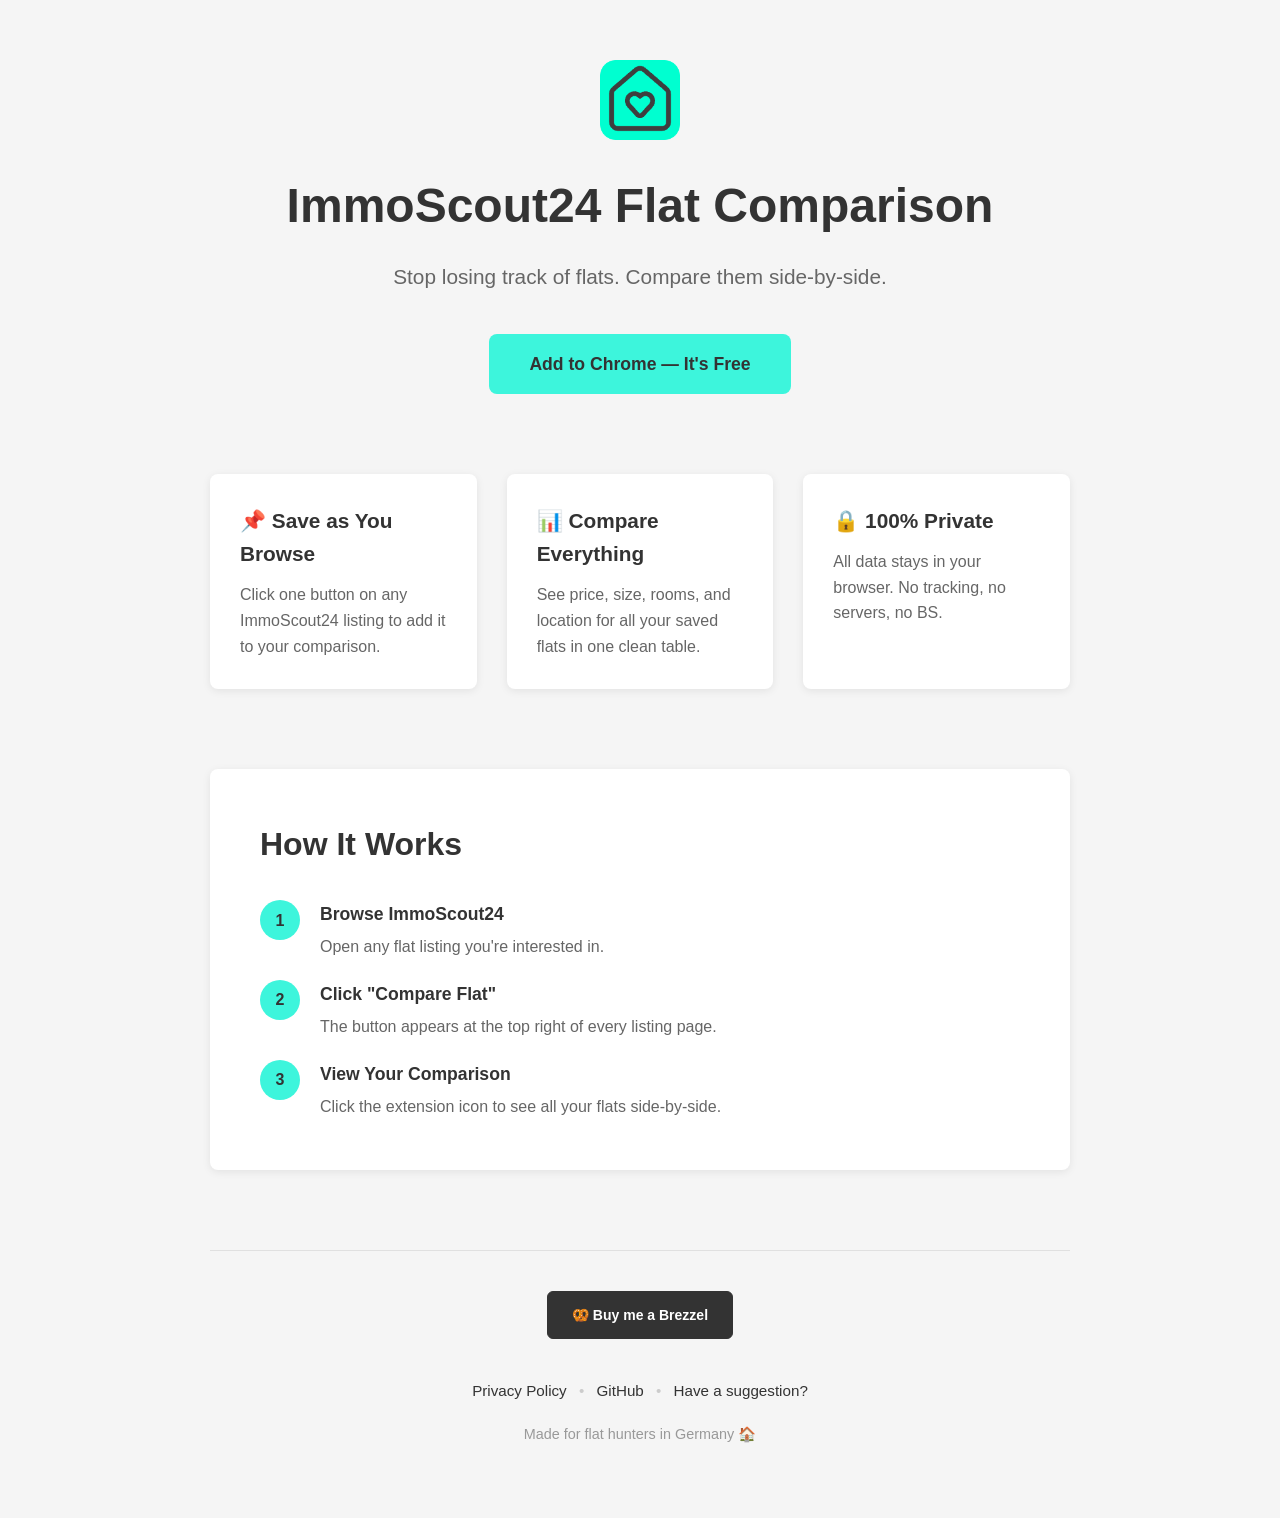
==== index.html @ 3460a3b6 "v1" ====
<!DOCTYPE html>
<html lang="en">
<head>
    <meta charset="UTF-8">
    <meta name="viewport" content="width=device-width, initial-scale=1.0">
    <title>ImmoScout24 Flat Comparison - Chrome Extension</title>
    <link rel="stylesheet" href="style.css">
    <link rel="icon" type="image/x-icon" href="favicon/favicon.ico">
    <link rel="icon" type="image/png" sizes="32x32" href="favicon/favicon-32x32.png">
    <link rel="icon" type="image/png" sizes="16x16" href="favicon/favicon-16x16.png">
    <link rel="apple-touch-icon" sizes="180x180" href="favicon/apple-touch-icon.png">
</head>
<body>
    <div class="container">
        <header>
            <img src="icons/icon128.png" alt="Logo" class="logo">
            <h1>ImmoScout24 Flat Comparison</h1>
            <p class="tagline">Stop losing track of flats. Compare them side-by-side.</p>
            <a href="https://chrome.google.com/webstore/detail/YOUR_EXTENSION_ID" class="cta">Add to Chrome — It's Free</a>
        </header>

        <section class="features">
            <div class="feature">
                <h3>📌 Save as You Browse</h3>
                <p>Click one button on any ImmoScout24 listing to add it to your comparison.</p>
            </div>
            <div class="feature">
                <h3>📊 Compare Everything</h3>
                <p>See price, size, rooms, and location for all your saved flats in one clean table.</p>
            </div>
            <div class="feature">
                <h3>🔒 100% Private</h3>
                <p>All data stays in your browser. No tracking, no servers, no BS.</p>
            </div>
        </section>

        <section class="how-it-works">
            <h2>How It Works</h2>
            <div class="steps">
                <div class="step">
                    <div class="step-number">1</div>
                    <div class="step-content">
                        <h3>Browse ImmoScout24</h3>
                        <p>Open any flat listing you're interested in.</p>
                    </div>
                </div>
                <div class="step">
                    <div class="step-number">2</div>
                    <div class="step-content">
                        <h3>Click "Compare Flat"</h3>
                        <p>The button appears at the top right of every listing page.</p>
                    </div>
                </div>
                <div class="step">
                    <div class="step-number">3</div>
                    <div class="step-content">
                        <h3>View Your Comparison</h3>
                        <p>Click the extension icon to see all your flats side-by-side.</p>
                    </div>
                </div>
            </div>
        </section>

        <footer>
            <a href="https://buymeacoffee.com/yassinbuilds" target="_blank" class="brezzel-btn">🥨 Buy me a Brezzel</a>
            <div class="footer-links">
                <a href="privacy.html">Privacy Policy</a>
                <span>•</span>
                <a href="https://github.com/yourusername/immoscout-flat-comparison">GitHub</a>
                <span>•</span>
                <a href="https://github.com/yourusername/immoscout-flat-comparison/issues">Have a suggestion?</a>
            </div>
            <p class="footer-note">Made for flat hunters in Germany 🏠</p>
        </footer>
    </div>
</body>
</html>
---- style.css ----
* {
    margin: 0;
    padding: 0;
    box-sizing: border-box;
}

body {
    font-family: -apple-system, BlinkMacSystemFont, "Segoe UI", sans-serif;
    line-height: 1.6;
    color: #333;
    background: #f5f5f5;
}

.container {
    max-width: 900px;
    margin: 0 auto;
    padding: 60px 20px;
}

header {
    text-align: center;
    margin-bottom: 80px;
}

.logo {
    width: 80px;
    height: 80px;
    margin-bottom: 20px;
}

h1 {
    font-size: 3rem;
    margin-bottom: 16px;
    font-weight: 600;
}

.tagline {
    font-size: 1.3rem;
    color: #666;
    margin-bottom: 40px;
}

.cta {
    display: inline-block;
    padding: 16px 40px;
    background: #3DF5DC;
    color: #333;
    text-decoration: none;
    border-radius: 8px;
    font-weight: 600;
    font-size: 1.1rem;
}

.cta:hover {
    background: #2de5cc;
    transform: translateY(-2px);
    box-shadow: 0 4px 12px rgba(61, 245, 220, 0.3);
}

.features {
    display: grid;
    grid-template-columns: repeat(auto-fit, minmax(250px, 1fr));
    gap: 30px;
    margin-bottom: 80px;
}

.feature {
    background: white;
    padding: 30px;
    border-radius: 8px;
    box-shadow: 0 2px 8px rgba(0,0,0,0.08);
}

.feature h3 {
    font-size: 1.3rem;
    margin-bottom: 12px;
    font-weight: 600;
}

.feature p {
    color: #666;
    font-size: 1rem;
}

.how-it-works {
    background: white;
    padding: 50px;
    border-radius: 8px;
    box-shadow: 0 2px 8px rgba(0,0,0,0.08);
    margin-bottom: 60px;
}

.how-it-works h2 {
    font-size: 2rem;
    margin-bottom: 30px;
    font-weight: 600;
}

.steps {
    display: grid;
    gap: 20px;
}

.step {
    display: flex;
    gap: 20px;
    align-items: start;
}

.step-number {
    background: #3DF5DC;
    color: #333;
    width: 40px;
    height: 40px;
    border-radius: 50%;
    display: flex;
    align-items: center;
    justify-content: center;
    font-weight: 600;
    flex-shrink: 0;
}

.step-content h3 {
    font-size: 1.1rem;
    margin-bottom: 6px;
    font-weight: 600;
}

.step-content p {
    color: #666;
}

footer {
    text-align: center;
    margin-top: 80px;
    padding-top: 40px;
    border-top: 1px solid #e0e0e0;
    color: #666;
}

.brezzel-btn {
    display: inline-block;
    padding: 12px 24px;
    background: #333;
    color: white;
    text-decoration: none;
    font-size: 14px;
    font-weight: 600;
    border-radius: 6px;
    margin-bottom: 20px;
    border: 1px solid #333;
}

.brezzel-btn:hover {
    background: #555;
    border-color: #555;
    color: white;
}

.footer-links {
    margin: 20px 0;
    font-size: 0.95rem;
}

.footer-links a {
    color: #333;
    text-decoration: none;
    font-weight: 500;
    margin: 0 8px;
}

.footer-links a:hover {
    color: #3DF5DC;
}

.footer-links span {
    color: #ccc;
}

.footer-note {
    margin-top: 16px;
    font-size: 0.9rem;
    color: #999;
}

footer p {
    margin: 12px 0;
}

footer a {
    color: #333;
    text-decoration: none;
    font-weight: 500;
}

footer a:hover {
    color: #3DF5DC;
}

.policy section {
    margin-bottom: 40px;
}

.policy ul {
    margin: 15px 0 15px 30px;
}

.policy li {
    margin: 8px 0;
}

.policy a {
    color: #333;
}
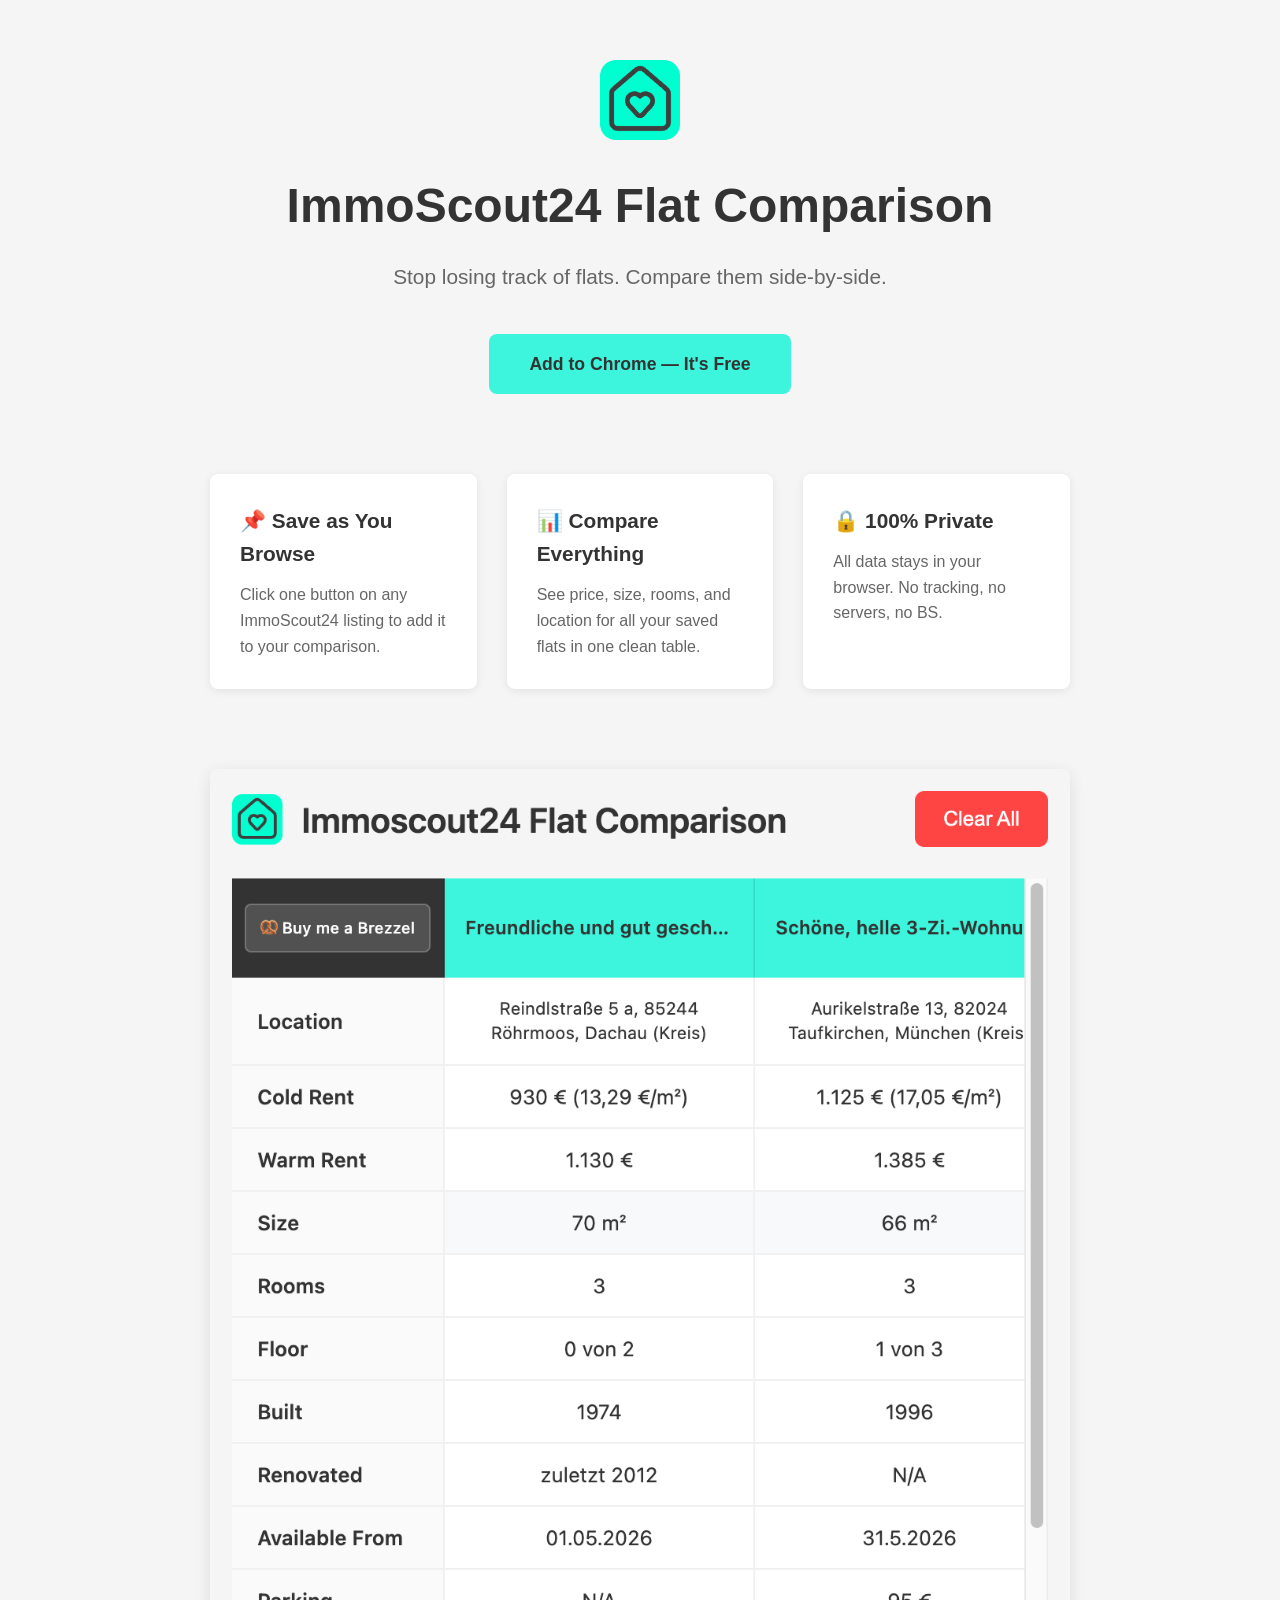
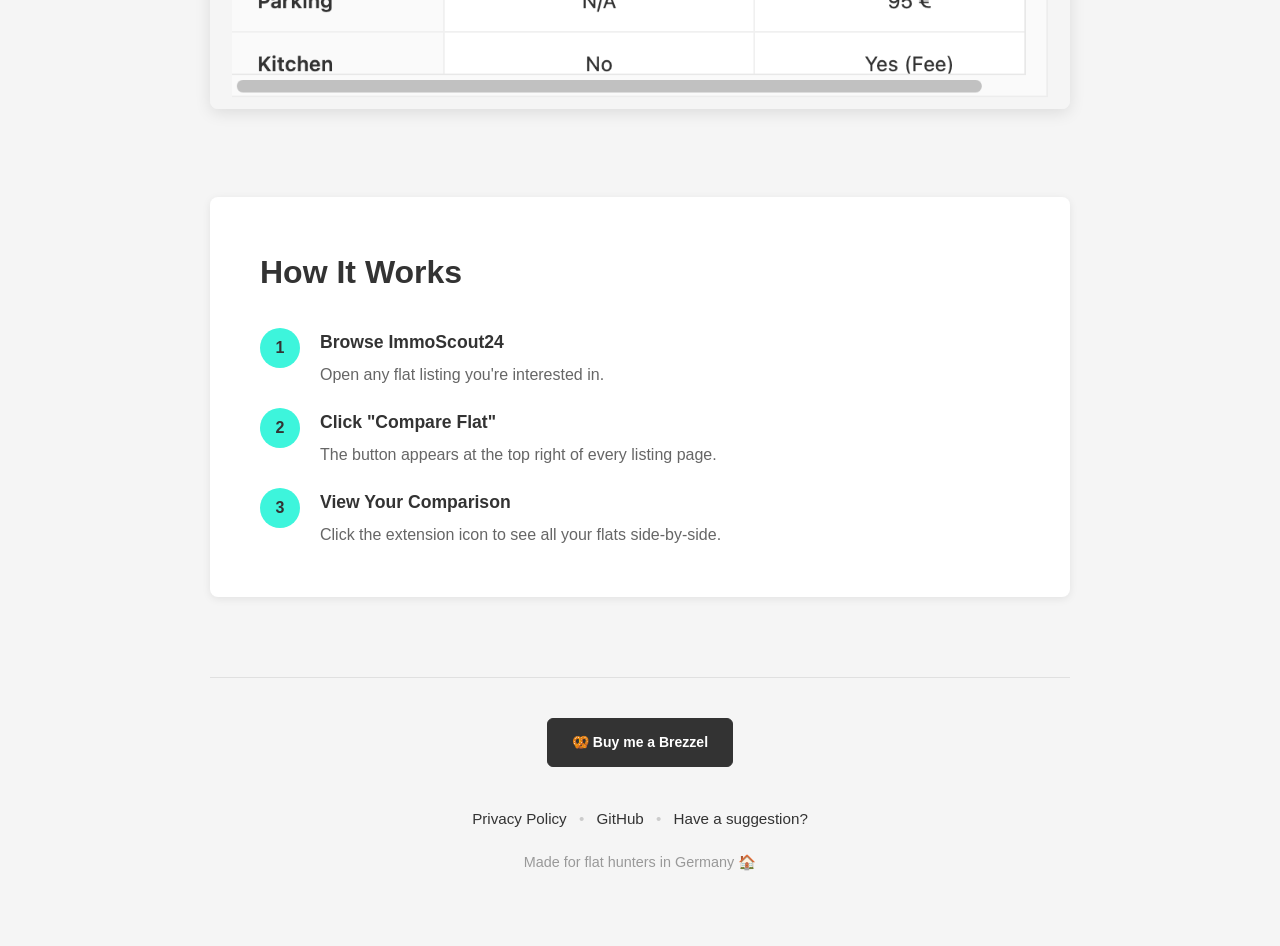
==== commit ef8d6417: "add screenshot to landign page" ====
--- a/index.html
+++ b/index.html
@@ -34,6 +34,10 @@
             </div>
         </section>
 
+        <section class="screenshot">
+            <img src="screenshot.png" alt="Extension Screenshot">
+        </section>
+
         <section class="how-it-works">
             <h2>How It Works</h2>
             <div class="steps">
@@ -66,9 +70,9 @@
             <div class="footer-links">
                 <a href="privacy.html">Privacy Policy</a>
                 <span>•</span>
-                <a href="https://github.com/yourusername/immoscout-flat-comparison">GitHub</a>
+                <a href="https://github.com/yassin-mokni/flatcomparison">GitHub</a>
                 <span>•</span>
-                <a href="https://github.com/yourusername/immoscout-flat-comparison/issues">Have a suggestion?</a>
+                <a href="https://github.com/yassin-mokni/flatcomparison/issues">Have a suggestion?</a>
             </div>
             <p class="footer-note">Made for flat hunters in Germany 🏠</p>
         </footer>
--- a/style.css
+++ b/style.css
@@ -80,6 +80,17 @@
 .feature p {
     color: #666;
     font-size: 1rem;
+}
+
+.screenshot {
+    text-align: center;
+    margin-bottom: 80px;
+}
+
+.screenshot img {
+    max-width: 100%;
+    border-radius: 8px;
+    box-shadow: 0 4px 16px rgba(0,0,0,0.1);
 }
 
 .how-it-works {
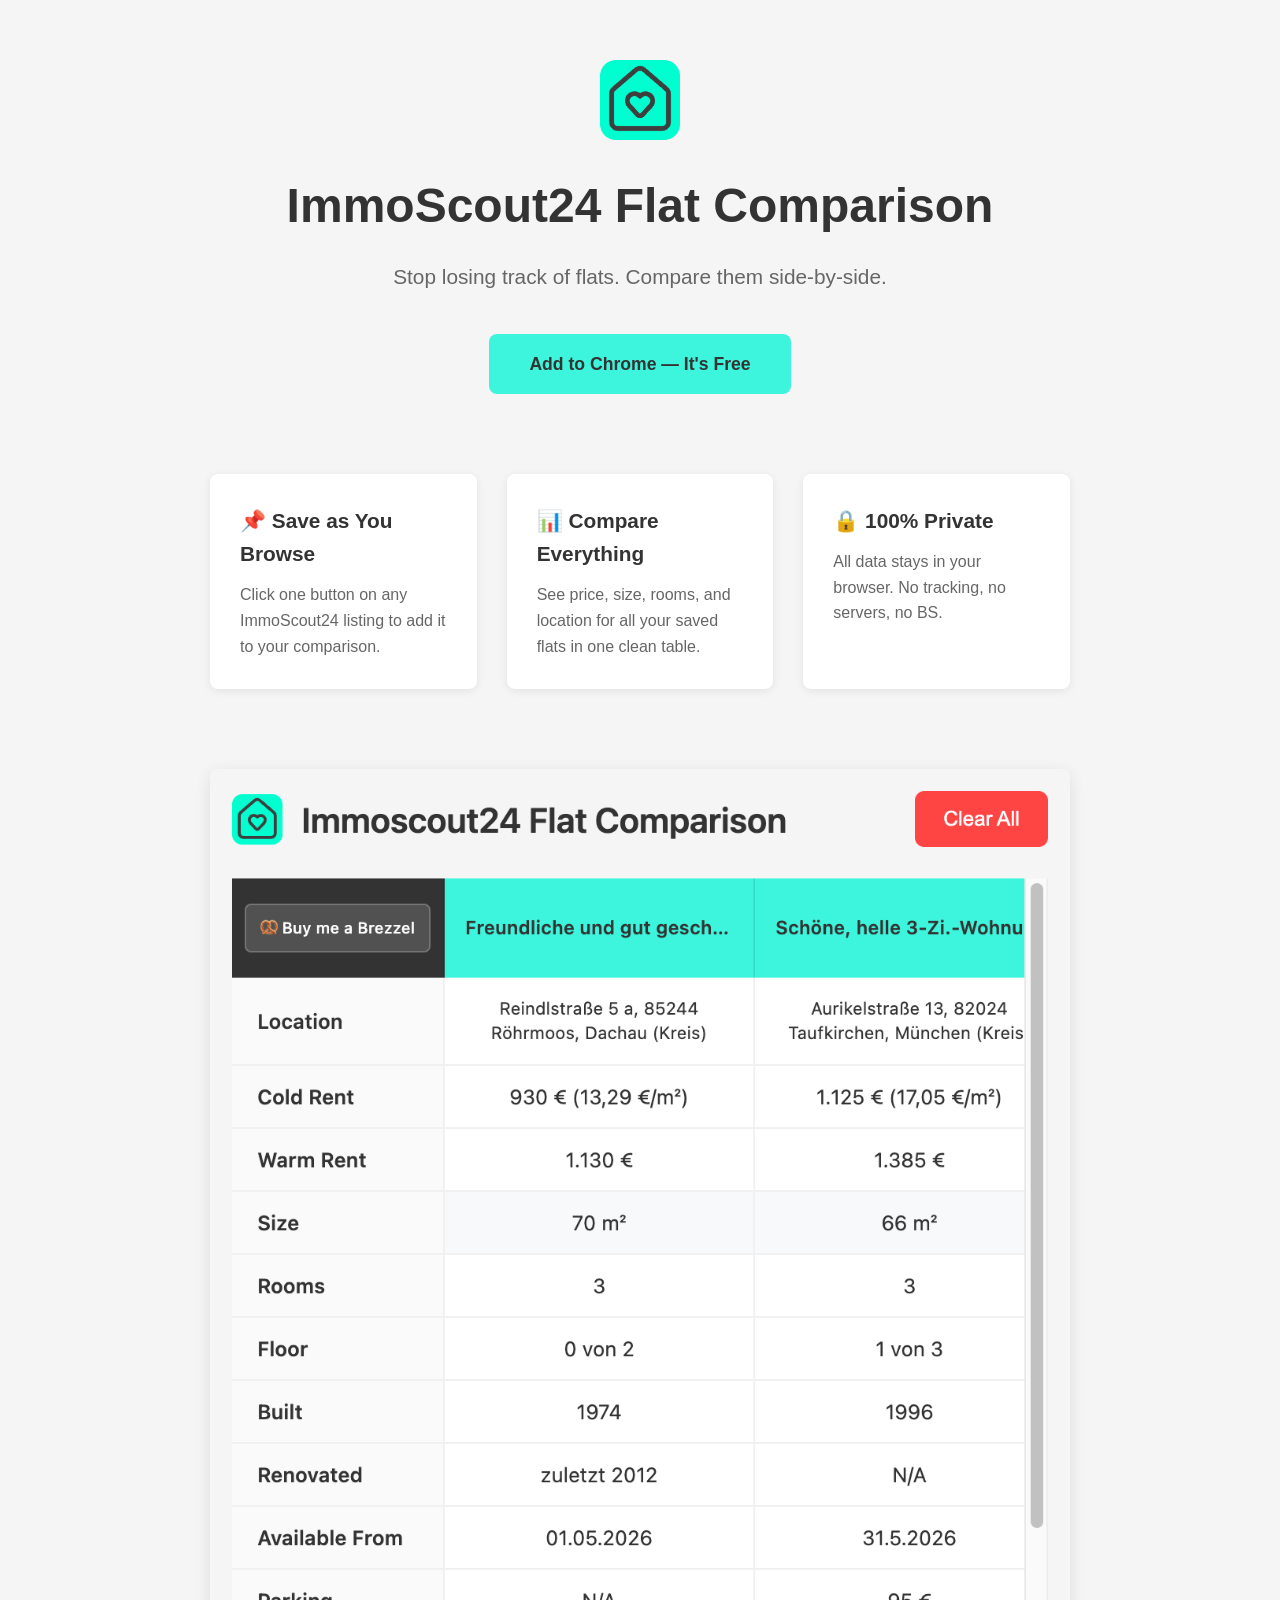
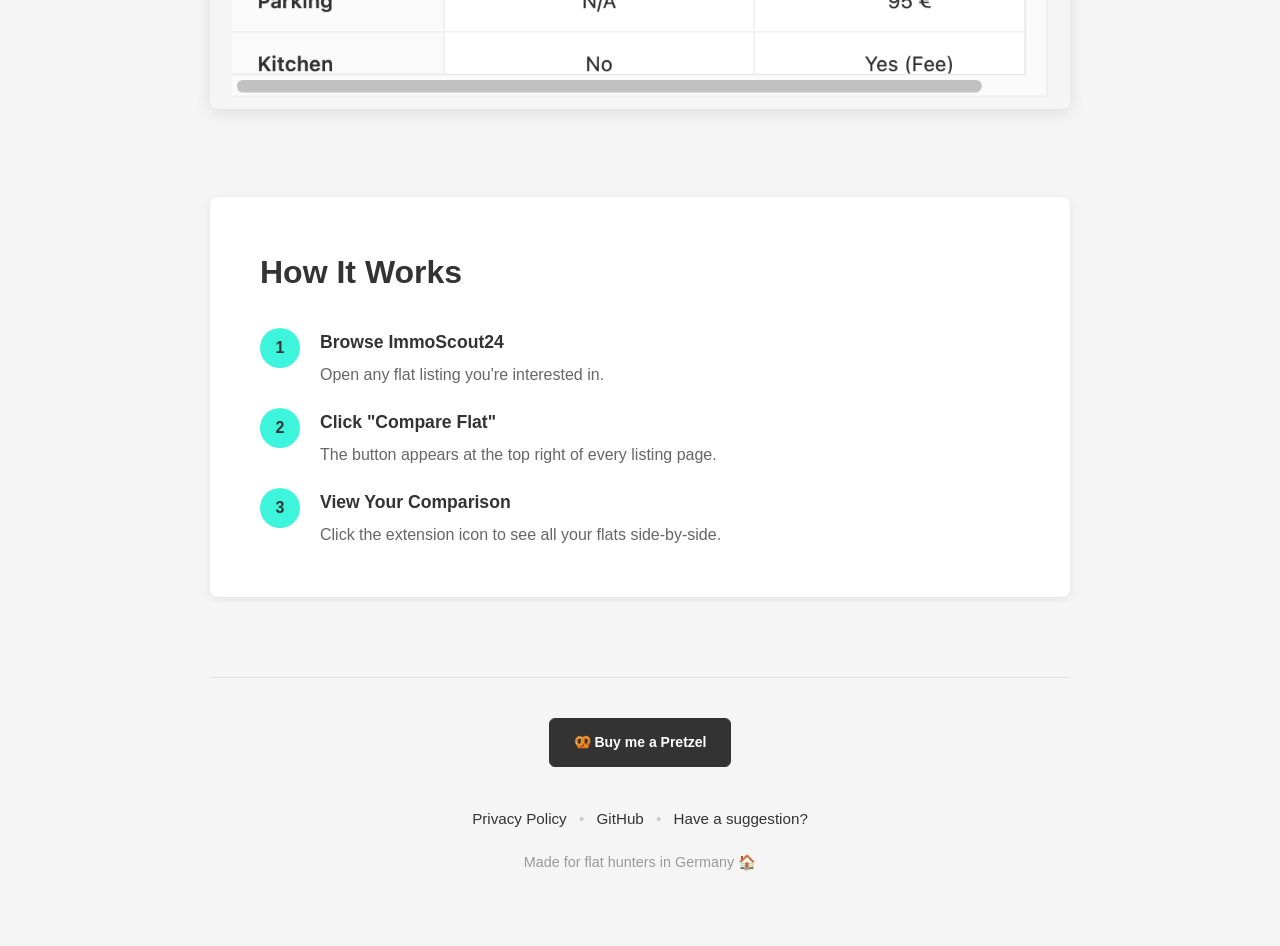
==== commit 4928daff: "fix pretzel word Co-authored-by: Copilot <copilot@github.com>" ====
--- a/index.html
+++ b/index.html
@@ -66,7 +66,7 @@
         </section>
 
         <footer>
-            <a href="https://buymeacoffee.com/yassinbuilds" target="_blank" class="brezzel-btn">🥨 Buy me a Brezzel</a>
+            <a href="https://buymeacoffee.com/yassinbuilds" target="_blank" class="pretzel-btn">🥨 Buy me a Pretzel</a>
             <div class="footer-links">
                 <a href="privacy.html">Privacy Policy</a>
                 <span>•</span>
--- a/style.css
+++ b/style.css
@@ -149,7 +149,7 @@
     color: #666;
 }
 
-.brezzel-btn {
+.pretzel-btn {
     display: inline-block;
     padding: 12px 24px;
     background: #333;
@@ -162,7 +162,7 @@
     border: 1px solid #333;
 }
 
-.brezzel-btn:hover {
+.pretzel-btn:hover {
     background: #555;
     border-color: #555;
     color: white;
